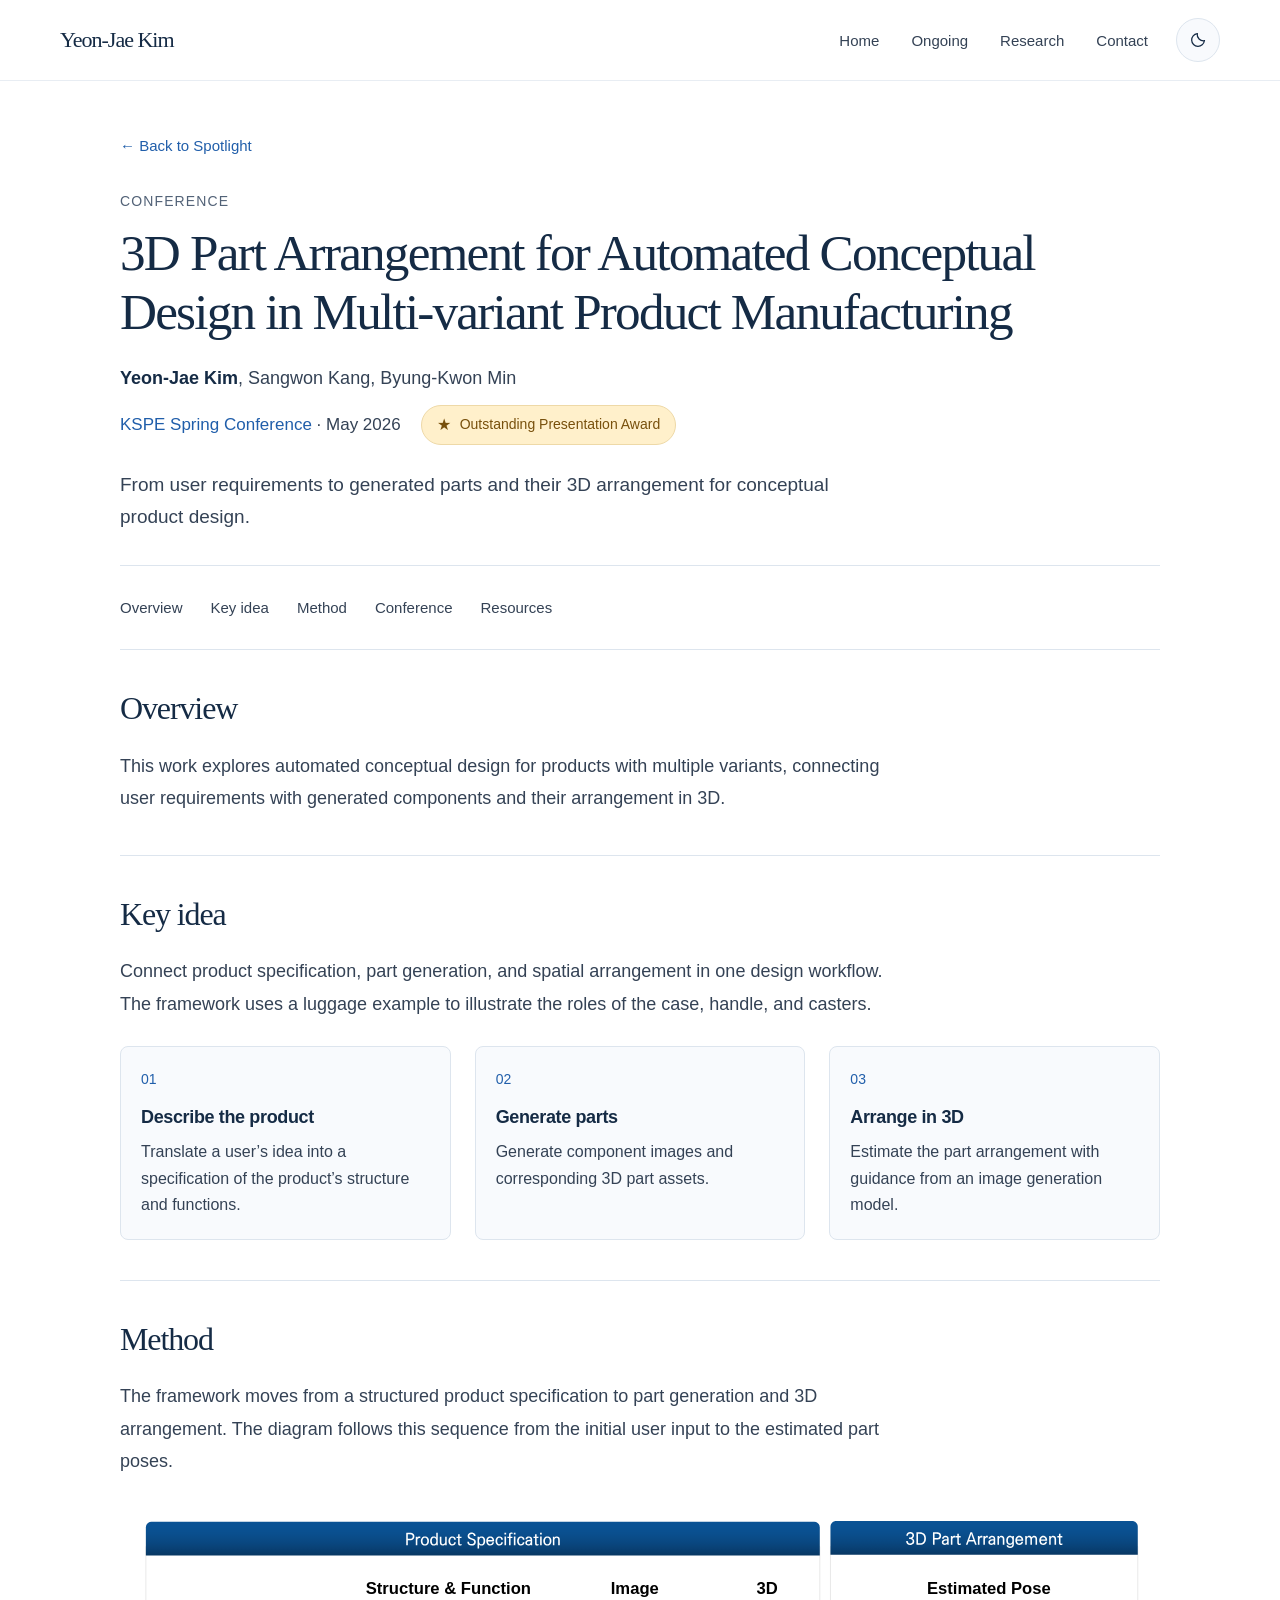
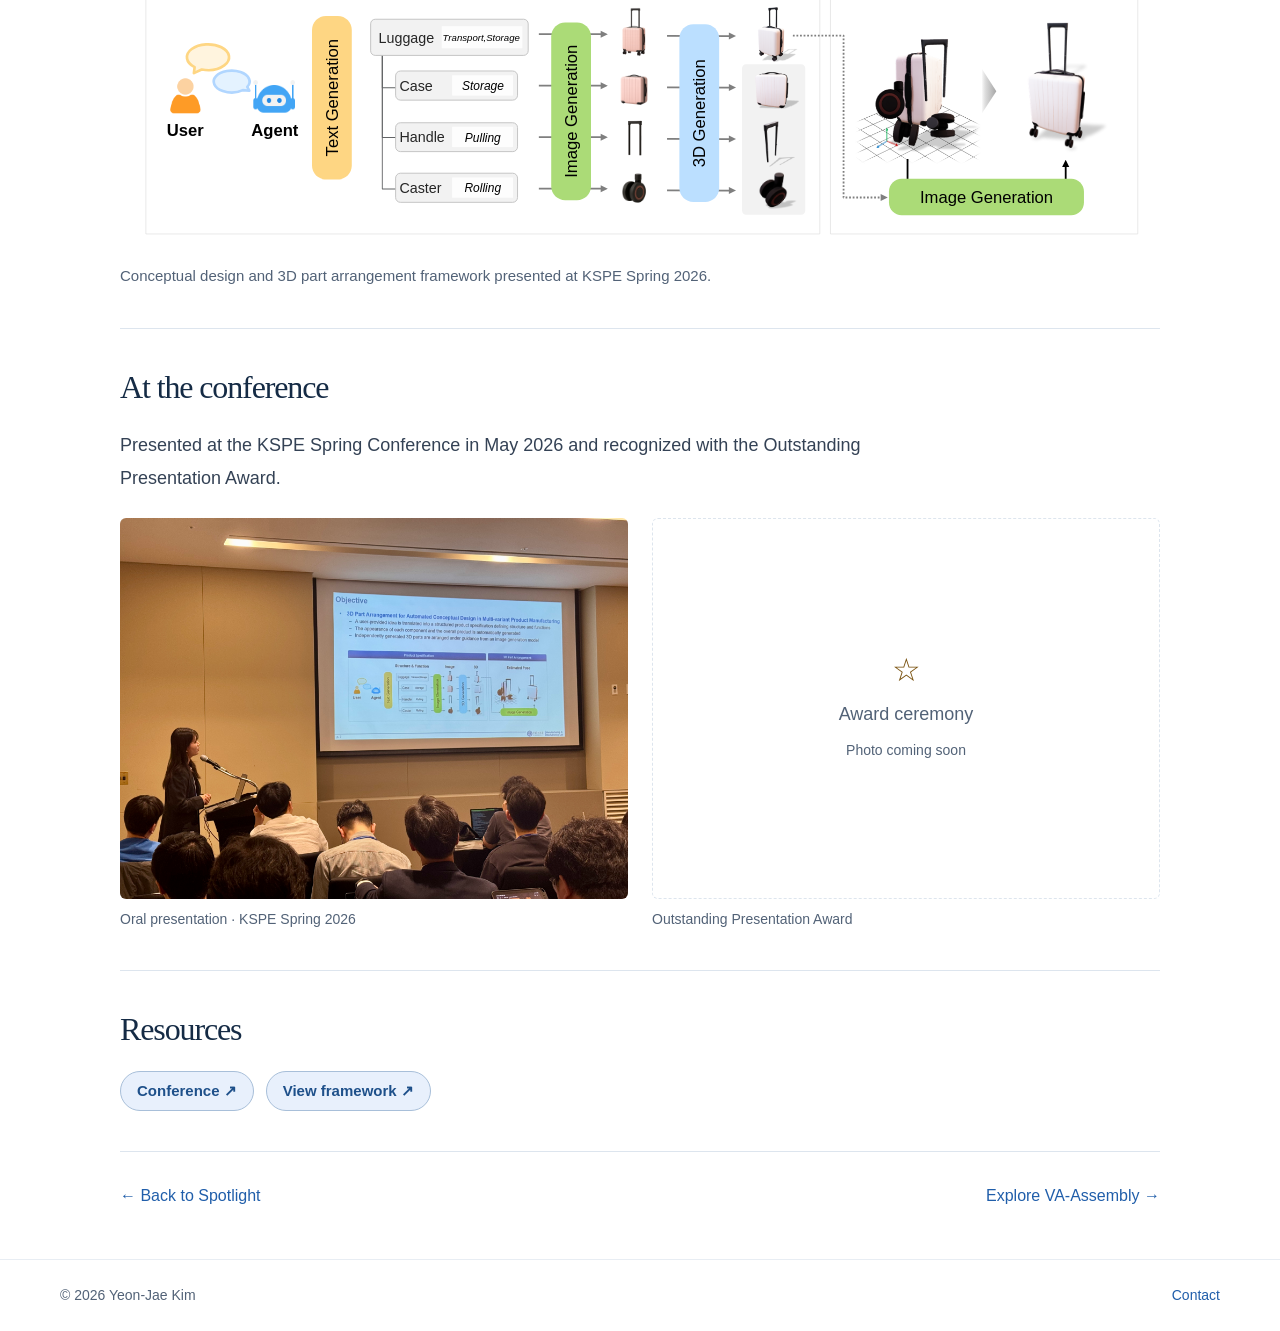
==== design-automation.html @ c449354f "Add research project pages and refine publication navigation" ====
<!DOCTYPE html>
<html lang="en">
<head>
  <meta charset="UTF-8" />
  <meta name="viewport" content="width=device-width, initial-scale=1.0" />
  <meta name="description" content="From user requirements to generated parts and their 3D arrangement for conceptual product design." />
  <meta name="theme-color" content="#ffffff" />
  <link rel="canonical" href="https://yjkim-me.github.io/design-automation.html" />
  <meta property="og:type" content="website" />
  <meta property="og:title" content="3D Part Arrangement for Automated Conceptual Design in Multi-variant Product Manufacturing" />
  <meta property="og:description" content="From user requirements to generated parts and their 3D arrangement for conceptual product design." />
  <meta property="og:url" content="https://yjkim-me.github.io/design-automation.html" />
  <title>3D Part Arrangement for Automated Conceptual Design in Multi-variant Product Manufacturing | Yeon-Jae Kim</title>
  <script src="theme.js?v=20261119"></script>
  <link rel="stylesheet" href="style.css?v=20261120-1" />
  <link rel="stylesheet" href="project.css?v=20261119-2" />
</head>
<body>
  <a class="skip-link" href="#main">Skip to content</a>
  <header class="site-header"><div class="nav-shell"><a class="site-name" href="index.html#about">Yeon-Jae Kim</a><div class="nav-controls"><nav aria-label="Primary navigation"><a href="index.html#about">Home</a><a href="index.html#research">Ongoing</a><a href="index.html#publications">Research</a><a href="index.html#contact">Contact</a></nav><button class="theme-toggle" type="button" aria-label="Switch to dark mode" hidden>
    <svg class="theme-moon" width="18" height="18" viewBox="0 0 24 24" fill="none" stroke="currentColor" stroke-width="1.7" aria-hidden="true"><path d="M20.5 13A8.5 8.5 0 0 1 11 3.5 8.5 8.5 0 1 0 20.5 13Z" /></svg>
    <svg class="theme-sun" width="18" height="18" viewBox="0 0 24 24" fill="none" stroke="currentColor" stroke-width="1.7" aria-hidden="true"><circle cx="12" cy="12" r="4" /><path d="M12 2v2m0 16v2M2 12h2m16 0h2M5 5l1.5 1.5m11 11L19 19M5 19l1.5-1.5m11-11L19 5" /></svg>
  </button></div></div></header>
  <main class="project-shell" id="main">
    <header class="project-hero">
      <a class="project-back" href="index.html#featured-research">← Back to Spotlight</a>
      <p class="research-type">Conference</p>
      <h1>3D Part Arrangement for Automated Conceptual Design in Multi-variant Product Manufacturing</h1>
      <p class="authors"><strong>Yeon-Jae Kim</strong>, Sangwon Kang, Byung-Kwon Min</p>
      <div class="publication-meta"><p class="venue"><a href="https://www.kspe.or.kr/event/index.html?event=49" target="_blank" rel="noopener noreferrer">KSPE Spring Conference</a> · May 2026</p><span class="presentation-award"><span class="award-star" aria-hidden="true">★</span> Outstanding Presentation Award</span></div>
      <p class="project-lead">From user requirements to generated parts and their 3D arrangement for conceptual product design.</p>
    </header>
    <nav class="project-toc" aria-label="Project sections">
      <a href="#overview">Overview</a><a href="#key-idea">Key idea</a><a href="#method">Method</a><a href="#conference">Conference</a><a href="#resources">Resources</a>
    </nav>
    <section class="project-section" id="overview" aria-labelledby="overview-title">
      <h2 id="overview-title">Overview</h2>
      <p>This work explores automated conceptual design for products with multiple variants, connecting user requirements with generated components and their arrangement in 3D.</p>
    </section>
    <section class="project-section" id="key-idea" aria-labelledby="key-idea-title">
      <h2 id="key-idea-title">Key idea</h2>
      <p>Connect product specification, part generation, and spatial arrangement in one design workflow. The framework uses a luggage example to illustrate the roles of the case, handle, and casters.</p>
      <!-- Add a dedicated concept figure or an illustrated walkthrough here when available. -->
      <ol class="project-steps">
        <li><h3>Describe the product</h3><p>Translate a user’s idea into a specification of the product’s structure and functions.</p></li>
        <li><h3>Generate parts</h3><p>Generate component images and corresponding 3D part assets.</p></li>
        <li><h3>Arrange in 3D</h3><p>Estimate the part arrangement with guidance from an image generation model.</p></li>
      </ol>
    </section>
    <section class="project-section" id="method" aria-labelledby="method-title">
      <h2 id="method-title">Method</h2>
      <p>The framework moves from a structured product specification to part generation and 3D arrangement. The diagram follows this sequence from the initial user input to the estimated part poses.</p>
      <figure class="project-figure">
        <a class="framework-link" href="design-framework.html" target="_blank" rel="noopener noreferrer" aria-label="Open the design automation framework viewer"><img src="images/design_automation_framework.svg" alt="Design automation pipeline from user requirements through structure and function, generated images and 3D parts, to an estimated part arrangement." width="3923" height="1265" loading="lazy" /></a>
        <figcaption>Conceptual design and 3D part arrangement framework presented at KSPE Spring 2026.</figcaption>
      </figure>
      <!-- Add the full example sequence and detailed explanations here when ready. -->
    </section>
    <!-- Results: remove hidden after adding real result images, videos, or evaluation data.
         Add a corresponding link to #results in the project navigation when ready. -->
    <section class="project-section" id="results" aria-labelledby="results-title" hidden>
      <h2 id="results-title">Results</h2>
      <!-- Add verified qualitative examples and quantitative results here. -->
    </section>
    <section class="project-section" id="conference" aria-labelledby="conference-title">
      <h2 id="conference-title">At the conference</h2>
      <p>Presented at the KSPE Spring Conference in May 2026 and recognized with the Outstanding Presentation Award.</p>
            <div class="conference-gallery" aria-label="KSPE conference photos">
              <figure class="conference-photo">
                <img src="images/kspe_presentation_2026.jpg" alt="Yeon-Jae Kim presenting 3D part arrangement for automated conceptual design at the KSPE Spring Conference." width="3781" height="2836" loading="lazy" decoding="async" />
                <figcaption>Oral presentation · KSPE Spring 2026</figcaption>
              </figure>
              <figure class="conference-photo">
                <!-- Replace this placeholder with the award ceremony photo when available. -->
                <div class="conference-photo-placeholder">
                  <span class="photo-placeholder-star" aria-hidden="true">☆</span>
                  <span>Award ceremony</span>
                  <span class="photo-placeholder-note">Photo coming soon</span>
                </div>
                <figcaption>Outstanding Presentation Award</figcaption>
              </figure>
            </div>
    </section>
    <section class="project-section" id="resources" aria-labelledby="resources-title">
      <h2 id="resources-title">Resources</h2>
      <div class="project-resources"><a class="paper-pill" href="https://www.kspe.or.kr/event/index.html?event=49" target="_blank" rel="noopener noreferrer">Conference ↗</a><a class="paper-pill" href="design-framework.html" target="_blank" rel="noopener noreferrer">View framework ↗</a></div>
    </section>
    <div class="project-bottom"><a href="index.html#featured-research">← Back to Spotlight</a><a href="va-assembly.html">Explore VA-Assembly →</a></div>
  </main>
  <footer><div class="footer-shell"><span>© 2026 Yeon-Jae Kim</span><a href="mailto:yeonjaekim@yonsei.ac.kr">Contact</a></div></footer>
</body>
</html>
---- style.css ----
:root {
  color-scheme: light;
  --bg: #ffffff;
  --band: #f8fafd;
  --header-bg: rgba(255,255,255,.97);
  --subtle-line: #e8edf3;
  --link-line: #bbcfe5;
  --button-border: #a8bfd9;
  --button-hover: #eaf1fa;
  --pill-bg: #e8f0fc;
  --pill-hover: #d8e7fa;
  --pill-ink: #1e508a;
  --award-bg: #fff0cb;
  --award-ink: #78500c;
  --award-border: #eed9a7;
  --selection: #dceafb;
  --ink: #152b45;
  --body: #344255;
  --muted: #526277;
  --link: #205eaa;
  --line: #dde5ee;
  --soft: #f5f8fc;
  --max: 1160px;
  --serif: Georgia, "Times New Roman", serif;
}
:root[data-theme="dark"] {
  color-scheme: dark;
  --bg: #101923;
  --band: #14202d;
  --header-bg: rgba(16,25,35,.97);
  --ink: #edf3fc;
  --body: #d4ddea;
  --muted: #aebdd0;
  --link: #8dbbf9;
  --line: #2d3c50;
  --soft: #172331;
  --subtle-line: #263648;
  --link-line: #526d8f;
  --button-border: #607c9f;
  --button-hover: #243a54;
  --pill-bg: #203752;
  --pill-hover: #2c496b;
  --pill-ink: #bbd9ff;
  --award-bg: #352c1b;
  --award-ink: #efd299;
  --award-border: #615035;
  --selection: #294a70;
}
@media (prefers-color-scheme: dark) {
  :root:not([data-theme]) {
  color-scheme: dark;
  --bg: #101923;
  --band: #14202d;
  --header-bg: rgba(16,25,35,.97);
  --ink: #edf3fc;
  --body: #d4ddea;
  --muted: #aebdd0;
  --link: #8dbbf9;
  --line: #2d3c50;
  --soft: #172331;
  --subtle-line: #263648;
  --link-line: #526d8f;
  --button-border: #607c9f;
  --button-hover: #243a54;
  --pill-bg: #203752;
  --pill-hover: #2c496b;
  --pill-ink: #bbd9ff;
  --award-bg: #352c1b;
  --award-ink: #efd299;
  --award-border: #615035;
  --selection: #294a70;
  }
}
* { box-sizing: border-box; }
html { scroll-behavior: smooth; scroll-padding-top: 100px; }
body { margin: 0; background: var(--bg); color: var(--body); font-family: Arial, Helvetica, sans-serif; font-size: 1.125rem; line-height: 1.8; -webkit-font-smoothing: antialiased; }
h1, h2, h3, p, figure { margin: 0; }
h1, h2, h3, strong { color: var(--ink); }
h1, h2 { font-family: var(--serif); font-weight: 400; letter-spacing: -.035em; line-height: 1.18; }
h3 { font-size: 1.3125rem; font-weight: 600; line-height: 1.5; letter-spacing: -.02em; }
strong { font-weight: 600; }
a { color: var(--link); text-decoration: none; text-underline-offset: 5px; }
a:hover { text-decoration: underline; }
a:focus-visible, button:focus-visible { outline: 3px solid var(--link); outline-offset: 5px; border-radius: 3px; }
::selection { background: var(--selection); }
.nav-shell, .section-shell, .footer-shell { width: min(calc(100% - 88px), var(--max)); margin-inline: auto; }
.skip-link { position: fixed; top: 10px; left: 16px; z-index: 100; padding: 8px 16px; background: var(--bg); transform: translateY(-160%); }
.skip-link:focus { transform: translateY(0); }
.site-header { position: sticky; top: 0; z-index: 20; background: var(--bg); border-bottom: 1px solid var(--subtle-line); }
.nav-shell { min-height: 80px; display: flex; align-items: center; justify-content: space-between; gap: 30px; }
.site-name { color: var(--ink); font-family: var(--serif); font-size: 1.375rem; font-weight: 400; letter-spacing: -.045em; }
.nav-controls { display: flex; align-items: center; gap: 28px; }
.theme-toggle { display: inline-flex; align-items: center; justify-content: center; width: 44px; height: 44px; flex-shrink: 0; padding: 10px; border: 1px solid var(--line); border-radius: 50%; background: var(--band); color: var(--ink); font: inherit; font-size: .875rem; cursor: pointer; white-space: nowrap; transition: background-color .18s ease, border-color .18s ease; }
.theme-toggle[hidden] { display: none; }
.theme-toggle:hover { background: var(--pill-bg); border-color: var(--button-border); }
.theme-toggle:focus-visible { border-radius: 50%; }
.theme-sun, :root[data-theme="dark"] .theme-moon { display: none; }
:root[data-theme="dark"] .theme-sun { display: block; }
nav { display: flex; align-items: center; gap: 32px; }
nav a { font-size: .9375rem; color: var(--body); padding: 12px 0; }
nav a:hover { color: var(--link); }
.about-section { display: grid; grid-template-columns: 200px minmax(0,1fr) 360px; grid-template-areas: "photo identity facts" "bio bio facts"; gap: 32px 40px; padding: 60px 0; align-items: start; }
.profile { grid-area: photo; padding: 0; }
.identity { grid-area: identity; min-width: 0; align-self: center; }
.bio-copy { grid-area: bio; min-width: 0; padding-left: 32px; }
.portrait { width: 200px; height: 200px; border-radius: 50%; overflow: hidden; margin: 0; background: #edf1f1; }
.portrait img { display: block; width: 100%; height: 100%; object-fit: cover; object-position: 47% 70%; transform: scale(1.9); transform-origin: 47% 62%; }

.profile-role { color: var(--ink); font-size: 1.25rem; font-weight: 600; }
.affiliation { color: var(--muted); font-size: 1rem; margin-top: 3px; line-height: 1.6; }
.affiliation span { display: block; }
.profile-links { display: flex; gap: 24px; margin-top: 18px; font-size: .9375rem; font-weight: 600; }
.profile-links a { border-bottom: 1px solid var(--link-line); padding-bottom: 2px; }
.identity h1 { font-size: clamp(2.75rem, 5vw, 4.25rem); line-height: 1.08; margin-bottom: 14px; letter-spacing: -.045em; }
.bio-copy > p { font-size: 1.125rem; margin-bottom: 20px; }
.bio-copy > p:last-child { margin-bottom: 0; }
.bio-copy a { text-decoration: none; }
.bio-copy a:hover { color: var(--ink); }
.bio-facts { grid-area: facts; align-self: stretch; display: grid; align-content: start; grid-template-columns: 1fr; gap: 30px; margin: 0; padding: 8px 0 0 28px; border-left: 1px solid var(--line); }
.bio-facts h3 { margin-bottom: 15px; font-size: 1.375rem; font-weight: 600; letter-spacing: -.02em; }
.bio-facts ul { list-style: none; margin: 0; padding: 0; color: var(--ink); font-size: 1.125rem; font-weight: 400; line-height: 1.8; }
.bio-facts li { position: relative; padding-left: 18px; }
.bio-facts li + li { margin-top: 6px; }
.bio-facts li::before { content: ""; position: absolute; left: 3px; top: .9em; width: 4px; height: 4px; border-radius: 50%; background: var(--link); transform: translateY(-50%); }
.bio-facts p { font-size: 1.125rem; line-height: 1.6; }
.bio-facts p + p { margin-top: 18px; }
.bio-facts strong { color: var(--ink); font-weight: 400; }
.bio-facts p span { display: block; color: var(--body); font-size: 1.0625rem; font-weight: 400; margin-top: 5px; }
.section-band { background: var(--band); border-block: 1px solid var(--subtle-line); }
.section-grid { display: grid; grid-template-columns: 225px minmax(0,1fr); gap: 60px; padding-block: 54px; }
.section-label { padding-top: 3px; }
.section-label h2 { font-size: clamp(1.875rem, 3vw, 2.125rem); }
.section-label > p { font-size: .875rem; color: var(--muted); margin-top: 15px; line-height: 1.6; }
.research-heading { display: flex; align-items: center; justify-content: space-between; flex-wrap: wrap; gap: 14px 32px; }
.research-jumps { display: flex; flex-wrap: wrap; align-items: center; justify-content: flex-start; gap: 4px 24px; margin: 0; }
.research-jumps a { display: inline-flex; align-items: center; min-height: 44px; padding: 4px 0; color: var(--link); font-size: .9375rem; }
.section-content { min-width: 0; }
.publication h4 { color: var(--ink); font-size: 1.5rem; font-weight: 600; line-height: 1.35; letter-spacing: -.025em; text-wrap: wrap; margin: 0 0 16px; }
.publication h4 a { color: var(--ink); }
.publication h4 a:hover { color: var(--link); }
.section-grid.publications-layout, .section-grid.research-section { grid-template-columns: minmax(0,1fr); gap: 30px; }
#publications { background: var(--bg); border: 0; }
.section-grid.research-section, .section-grid.publications-layout { border-top: 1px solid var(--line); }
.research-card { display: grid; grid-template-columns: minmax(0, .8fr) minmax(0, 1.2fr); gap: 36px; align-items: center; padding: 30px; border: 1px solid var(--line); border-radius: 8px; background: var(--band); }
.research-card > div { min-width: 0; }
.research-card + .research-card { margin-top: 24px; }
.publication.research-card { grid-template-columns: minmax(0,1fr); gap: 24px; }
.publication-header { min-width: 0; }
.publication-meta { display: flex; align-items: center; flex-wrap: wrap; gap: 10px 20px; }
.publication-meta .venue { margin: 0; }
.research-type { display: flex; align-items: center; flex-wrap: wrap; gap: 8px; margin-bottom: 12px; color: var(--muted); font-size: .875rem; font-weight: 400; line-height: 1.5; letter-spacing: .08em; text-transform: uppercase; }
.conference-thumbnail { display: flex; flex-direction: column; align-items: center; justify-content: center; min-height: 230px; color: var(--ink); font-family: var(--serif); font-size: 2.5rem; line-height: 1.2; }
.conference-thumbnail a { color: var(--ink); }
.conference-thumbnail a:hover { color: var(--link); text-decoration: none; }
.conference-year { font-size: 3.5rem; letter-spacing: -.04em; margin-top: 4px; }
.conference-season { color: var(--muted); font-family: Arial, Helvetica, sans-serif; font-size: 1rem; margin-top: 14px; }
.presentation-award { display: inline-flex; align-items: center; gap: 9px; min-height: 40px; max-width: 100%; padding: 8px 15px; border: 1px solid var(--award-border); border-radius: 999px; background: var(--award-bg); color: var(--award-ink); font-size: .875rem; line-height: 1.5; }
.award-star { flex-shrink: 0; color: var(--award-ink); font-size: 1rem; line-height: 1; }
.framework-figure { min-width: 0; margin: 0; }
.framework-link { display: block; padding: 10px; background: #fff; border-radius: 4px; cursor: zoom-in; }
.framework-link:hover { outline: 1px solid var(--link-line); }
.framework-link img { display: block; width: 100%; height: auto; }
.conference-gallery { display: grid; grid-template-columns: repeat(2, minmax(0, 1fr)); gap: 24px; margin-top: 24px; }
.conference-photo { min-width: 0; margin: 0; }
.conference-photo > img { display: block; width: 100%; height: auto; aspect-ratio: 3781 / 2836; border-radius: 6px; }
.conference-photo figcaption { margin-top: 10px; color: var(--muted); font-size: .875rem; line-height: 1.5; }
.conference-photo-placeholder { display: flex; flex-direction: column; align-items: center; justify-content: center; gap: 8px; aspect-ratio: 3781 / 2836; padding: 20px; border: 1px dashed var(--line); border-radius: 6px; color: var(--muted); text-align: center; }
.photo-placeholder-star { color: var(--award-ink); font-size: 2rem; line-height: 1; margin-bottom: 4px; }
.photo-placeholder-note { font-size: .875rem; }
.research-thumbnail { min-width: 0; margin: 0; }
.research-thumbnail img { display: block; width: 100%; height: auto; max-height: 230px; object-fit: contain; border-radius: 4px; }
.research-thumbnail figcaption { color: var(--muted); font-size: .875rem; text-align: center; margin-top: 9px; }
.authors { color: var(--body); font-size: 1.125rem; font-weight: 400; margin-bottom: 6px; line-height: 1.6; }
.venue { color: var(--body); font-size: 1.0625rem; font-weight: 400; line-height: 1.6; }
.paper-summary { font-size: 1.0625rem; margin: 12px 0; line-height: 1.65; }
.paper-pill { display: inline-flex; align-items: center; justify-content: center; gap: 9px; min-height: 40px; padding: 8px 16px; border: 1px solid var(--button-border); border-radius: 999px; background: var(--pill-bg); color: var(--pill-ink); font-size: .9375rem; line-height: 1.5; font-weight: 600; transition: background-color .18s ease, border-color .18s ease; }
.paper-pill svg { flex-shrink: 0; }
.paper-pill:hover { background: var(--pill-hover); border-color: var(--button-border); text-decoration: none; }
.paper-pill:active { background: var(--pill-hover); border-color: var(--pill-ink); }
.paper-pill:focus-visible { border-radius: 999px; }
.paper-pill.arxiv-pill { background: transparent; color: var(--body); }
.paper-pill.arxiv-pill:hover, .paper-pill.arxiv-pill:active { background: var(--button-hover); color: var(--ink); }
.research-section-heading { font-family: var(--serif); font-size: 1.625rem; font-weight: 400; line-height: 1.3; letter-spacing: -.025em; margin: 0 0 22px; }
.research-list { list-style: none; padding: 0; margin: 0; }
.research-group { margin-top: 40px; padding-top: 32px; border-top: 1px solid var(--line); }
.research-list > li { padding-block: 20px; }
.research-list > li:first-child { padding-top: 0; }
.research-list > li:last-child { padding-bottom: 0; }
.research-list > li + li { border-top: 1px solid var(--line); }
.research-list h4 { margin: 0 0 7px; color: var(--ink); font-size: 1.125rem; font-weight: 400; line-height: 1.55; }
.research-list-actions { display: flex; align-items: center; flex-wrap: wrap; gap: 8px 14px; }

.research-list-actions .paper-pill, .research-list-actions .presentation-award { min-height: 30px; padding: 4px 11px; gap: 6px; font-size: .8125rem; line-height: 1.5; }
.research-list-actions .award-star { font-size: .875rem; }
.research-list p { margin: 0; color: var(--muted); font-size: 1rem; line-height: 1.6; overflow-wrap: anywhere; }
.research-list .research-list-authors { margin-bottom: 5px; color: var(--body); }
.all-publications { font-size: .9375rem; margin-top: 23px; text-align: right; }
.all-publications a { border-bottom: 1px solid var(--link-line); padding-bottom: 3px; }
.current-project h3 { margin-bottom: 12px; line-height: 1.45; }
.current-project p { font-size: 1.0625rem; margin-bottom: 15px; line-height: 1.65; }
.current-project .research-status { margin: 16px 0 0; color: var(--muted); font-size: .9375rem; padding-top: 12px; border-top: 1px solid var(--line); }
.contact-section { padding-block: 38px 47px; border-top: 1px solid var(--line); }
.contact-section h2 { font-size: 1.875rem; }
.contact-email { font-family: var(--serif); font-size: 1.625rem; letter-spacing: -.02em; overflow-wrap: anywhere; }
.contact-section .section-content p { color: var(--muted); font-size: .9375rem; line-height: 1.7; margin-top: 13px; }
footer { border-top: 1px solid var(--subtle-line); }
.footer-shell { display: flex; justify-content: space-between; gap: 20px; padding-block: 23px; font-size: .875rem; color: var(--muted); }
.footer-shell > div { display: flex; gap: 25px; }
@media(max-width: 1050px) {
  .nav-controls { gap: 18px; }
  nav { gap: 20px; }
  .about-section { grid-template-columns: 160px minmax(0,1fr) 340px; gap: 28px; padding-block: 48px; }
  .portrait { width: 160px; height: 160px; }

  .bio-facts { gap: 24px; }
  .section-grid { grid-template-columns: 190px minmax(0,1fr); gap: 40px; }
  .research-card { gap: 28px; padding: 24px; }
}
@media(max-width: 980px) {
  .about-section { grid-template-columns: 178px minmax(0,1fr); grid-template-areas: "photo identity" "bio bio" "facts facts"; gap: 30px; }
  .portrait { width: 178px; height: 178px; }
  .bio-facts { grid-template-columns: 1fr; gap: 28px; padding: 28px 0 0 32px; border-left: 0; border-top: 1px solid var(--line); }
}
@media(max-width: 850px) {
  .research-card { gap: 24px; }
  .nav-shell, .section-shell, .footer-shell { width: calc(100% - 48px); }
  .section-grid { grid-template-columns: 1fr; gap: 29px; padding-block: 38px; }
  .section-label > p { margin-top: 8px; }
}
@media(max-width: 700px) {
  html { scroll-padding-top: 140px; }
  .nav-shell { flex-wrap: wrap; gap: 8px; padding-block: 10px; }
  .nav-controls { width: 100%; justify-content: space-between; }
}
@media(max-width: 600px) {
  .conference-gallery { grid-template-columns: minmax(0, 1fr); gap: 20px; }
  .research-group { margin-top: 32px; padding-top: 26px; }
  .research-section-heading { font-size: 1.5rem; margin-bottom: 18px; }
  .research-card { grid-template-columns: minmax(0,1fr); gap: 24px; padding: 20px; }
  .conference-thumbnail { min-height: 120px; flex-direction: row; flex-wrap: wrap; align-content: center; gap: 8px 14px; font-size: 2rem; }
  .conference-year { font-size: 2.5rem; margin-top: 0; }
  .conference-season { flex-basis: 100%; text-align: center; margin-top: 0; }
  .framework-figure { width: 100%; }
  html { scroll-padding-top: 120px; }
  .nav-shell, .section-shell, .footer-shell { width: calc(100% - 40px); }
  .nav-shell { min-height: 0; display: grid; grid-template-columns: 1fr auto; gap: 10px; padding-block: 10px; }
  .nav-controls { display: contents; }
  .theme-toggle { grid-column: 2; grid-row: 1; padding-inline: 10px; }
  .site-name { font-size: 1.25rem; }
  nav { grid-row: 2; grid-column: 1 / -1; width: 100%; justify-content: space-between; gap: 12px; }
  nav a { font-size: .875rem; padding: 4px 0; }
  .research-jumps { display: grid; grid-template-columns: repeat(2, minmax(0,1fr)); gap: 0 20px; }
  .about-section { grid-template-columns: 1fr; grid-template-areas: "photo" "identity" "bio" "facts"; gap: 25px; padding-block: 33px 40px; }
  .profile { padding-top: 0; }
  .portrait { width: 150px; height: 150px; margin: 0; }

  .profile-role { font-size: 1.125rem; }
  .affiliation { font-size: .9375rem; }
  .profile-links { gap: 20px; margin-top: 12px; font-size: .9375rem; }
  .identity h1 { font-size: clamp(2.375rem, 10vw, 3.5rem); margin-bottom: 12px; }
  .bio-copy { padding-left: 12px; }
  .bio-copy > p { font-size: 1.0625rem; }
  .bio-facts { grid-template-columns: 1fr; gap: 24px; padding-left: 12px; }
  .research-thumbnail { width: 100%; margin: 0; }
  .publication h4 { font-size: 1.375rem; line-height: 1.4; text-wrap: wrap; margin-bottom: 14px; }
  .current-project h3 { font-size: 1.25rem; }
  .research-thumbnail figcaption { margin-top: 7px; }
  .contact-email { font-size: 1.375rem; }
  .footer-shell { flex-wrap: wrap; gap: 12px; font-size: .8125rem; }
}
@media(max-width: 360px) {
  .portrait { width: 130px; height: 130px; }

  nav { gap: 8px; }
}
.framework-viewer { min-height: 100svh; display: flex; align-items: center; padding: 24px; }
.framework-viewer main { width: min(100%, 1160px); margin-inline: auto; }
.framework-viewer header { display: flex; flex-wrap: wrap; align-items: baseline; justify-content: space-between; gap: 12px 24px; margin-bottom: 20px; }
.framework-viewer h1 { font-size: clamp(1.5rem, 4vw, 2rem); }
.framework-viewer header a { font-size: 1rem; }
.framework-viewer img { display: block; width: 100%; height: auto; max-height: calc(100svh - 180px); object-fit: contain; background: #fff; border: 1px solid var(--line); border-radius: 6px; }
@media(prefers-reduced-motion: reduce) { html { scroll-behavior: auto; } .paper-pill, .theme-toggle { transition: none; } }
@media print {
  :root, :root[data-theme="dark"], :root:not([data-theme]) { color-scheme: light; --bg: #fff; --band: #fff; --ink: #152b45; --body: #344255; --muted: #526277; --line: #dde5ee; --link: #205eaa; --link-line: #bbcfe5; --subtle-line: #e8edf3; }
  .site-header, .skip-link, footer { display: none; }
  .section-shell { width: 100%; }
  .about-section { padding-block: 15px; }
  .section-grid { padding-block: 22px; }
  .publication, .current-project { break-inside: avoid; }
  a { color: inherit; }
}
---- project.css ----
.project-shell { width: min(calc(100% - 88px), 1040px); margin-inline: auto; }
.project-hero { padding-block: 48px 32px; }
.project-back { display: inline-block; margin-bottom: 32px; font-size: .9375rem; }
.project-hero h1 { max-width: 980px; margin-bottom: 22px; font-size: clamp(2rem, 4vw, 3.25rem); line-height: 1.15; }
.project-hero .authors { margin-bottom: 12px; }
.project-lead { max-width: 760px; margin-top: 24px; font-size: 1.1875rem; line-height: 1.7; }
.project-toc { display: flex; flex-wrap: wrap; justify-content: flex-start; gap: 8px 28px; padding-block: 16px; border-block: 1px solid var(--line); font-size: .9375rem; }
.project-toc a { display: inline-flex; align-items: center; min-height: 32px; }
.project-section { padding-block: 40px; border-bottom: 1px solid var(--line); }
.project-section h2 { margin-bottom: 22px; font-size: 2rem; }
.project-section > p { max-width: 780px; }
.project-section > p + p { margin-top: 16px; }
.project-figure { margin-top: 26px; }
.project-figure figcaption { margin-top: 12px; color: var(--muted); font-size: .9375rem; line-height: 1.6; }
.project-steps { list-style: none; display: grid; grid-template-columns: repeat(3, minmax(0, 1fr)); gap: 24px; margin: 26px 0 0; padding: 0; counter-reset: step; }
.project-steps li { padding: 20px; background: var(--band); border: 1px solid var(--line); border-radius: 8px; counter-increment: step; }
.project-steps li::before { content: "0" counter(step); display: block; color: var(--link); font-size: .875rem; margin-bottom: 12px; }
.project-steps h3 { font-size: 1.125rem; margin-bottom: 8px; }
.project-steps p { font-size: 1rem; line-height: 1.65; }
.project-resources { display: flex; flex-wrap: wrap; gap: 12px; }
.project-bottom { display: flex; justify-content: space-between; flex-wrap: wrap; gap: 16px; padding-block: 30px 48px; font-size: 1rem; }
.spotlight-intro { margin-top: 16px; max-width: 800px; font-size: 1.0625rem; line-height: 1.7; }
.publication-actions { display: inline-flex; align-items: center; flex-wrap: wrap; gap: 8px; }
.project-link { white-space: nowrap; }
@media(max-width: 700px) { .project-steps { grid-template-columns: minmax(0, 1fr); gap: 12px; } }
@media(max-width: 600px) {
  .project-shell { width: calc(100% - 40px); }
  .project-hero { padding-block: 28px; }
  .project-back { margin-bottom: 24px; }
  .project-toc { width: 100%; gap: 8px 20px; }
  .project-section { padding-block: 30px; }
  .project-section h2 { font-size: 1.75rem; }
  .project-lead { font-size: 1.0625rem; }
}
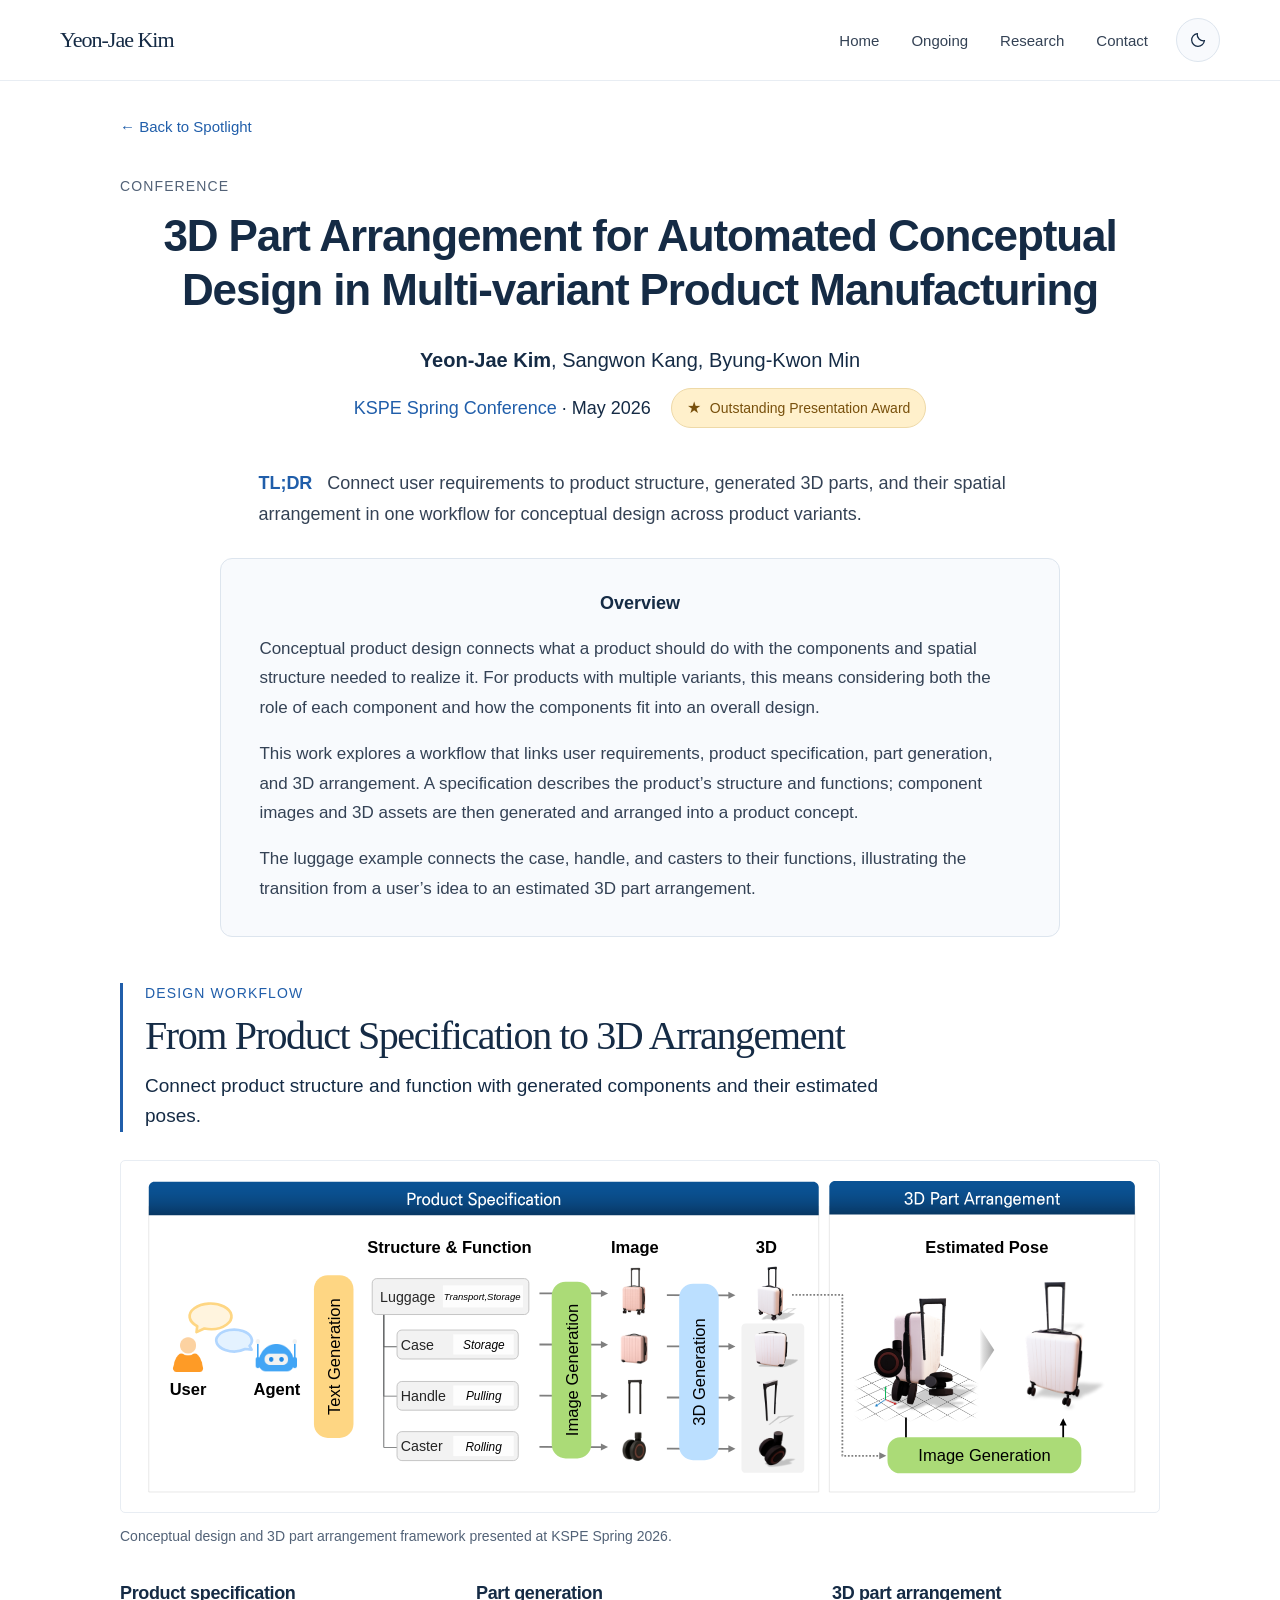
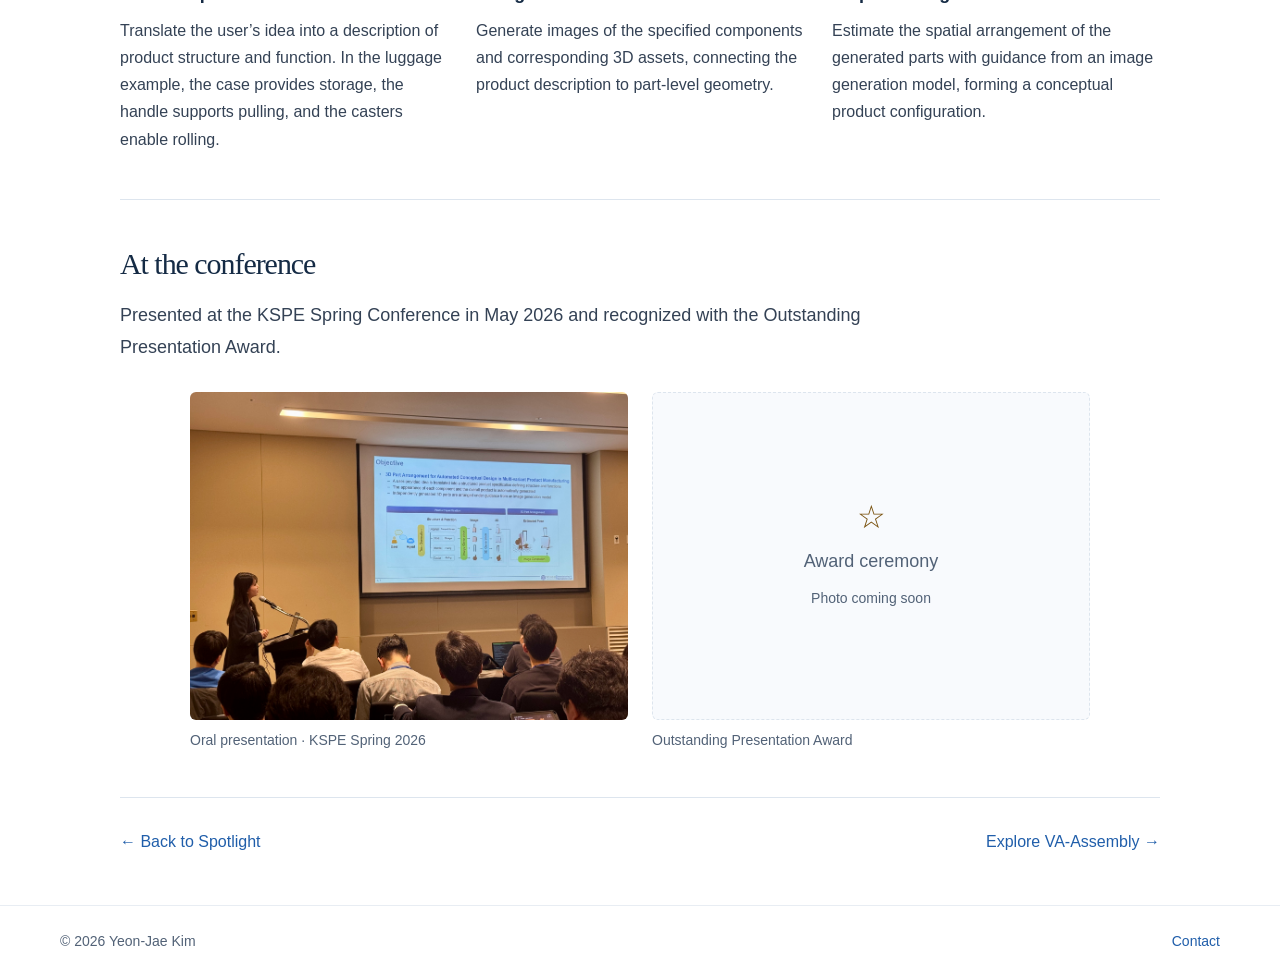
==== commit fd29dc32: "Refine research project pages and simplify homepage cards" ====
--- a/design-automation.html
+++ b/design-automation.html
@@ -14,8 +14,9 @@
   <script src="theme.js?v=20261119"></script>
   <link rel="stylesheet" href="style.css?v=20261120-1" />
   <link rel="stylesheet" href="project.css?v=20261119-2" />
+  <link rel="stylesheet" href="design-automation.css?v=20261120-1" />
 </head>
-<body>
+<body class="design-page">
   <a class="skip-link" href="#main">Skip to content</a>
   <header class="site-header"><div class="nav-shell"><a class="site-name" href="index.html#about">Yeon-Jae Kim</a><div class="nav-controls"><nav aria-label="Primary navigation"><a href="index.html#about">Home</a><a href="index.html#research">Ongoing</a><a href="index.html#publications">Research</a><a href="index.html#contact">Contact</a></nav><button class="theme-toggle" type="button" aria-label="Switch to dark mode" hidden>
     <svg class="theme-moon" width="18" height="18" viewBox="0 0 24 24" fill="none" stroke="currentColor" stroke-width="1.7" aria-hidden="true"><path d="M20.5 13A8.5 8.5 0 0 1 11 3.5 8.5 8.5 0 1 0 20.5 13Z" /></svg>
@@ -28,36 +29,34 @@
       <h1>3D Part Arrangement for Automated Conceptual Design in Multi-variant Product Manufacturing</h1>
       <p class="authors"><strong>Yeon-Jae Kim</strong>, Sangwon Kang, Byung-Kwon Min</p>
       <div class="publication-meta"><p class="venue"><a href="https://www.kspe.or.kr/event/index.html?event=49" target="_blank" rel="noopener noreferrer">KSPE Spring Conference</a> · May 2026</p><span class="presentation-award"><span class="award-star" aria-hidden="true">★</span> Outstanding Presentation Award</span></div>
-      <p class="project-lead">From user requirements to generated parts and their 3D arrangement for conceptual product design.</p>
     </header>
-    <nav class="project-toc" aria-label="Project sections">
-      <a href="#overview">Overview</a><a href="#key-idea">Key idea</a><a href="#method">Method</a><a href="#conference">Conference</a><a href="#resources">Resources</a>
-    </nav>
-    <section class="project-section" id="overview" aria-labelledby="overview-title">
+    <aside class="design-tldr" aria-label="Research in brief">
+      <p><strong>TL;DR</strong> Connect user requirements to product structure, generated 3D parts, and their spatial arrangement in one workflow for conceptual design across product variants.</p>
+    </aside>
+    <section class="project-section design-overview" id="overview" aria-labelledby="overview-title">
       <h2 id="overview-title">Overview</h2>
-      <p>This work explores automated conceptual design for products with multiple variants, connecting user requirements with generated components and their arrangement in 3D.</p>
-    </section>
-    <section class="project-section" id="key-idea" aria-labelledby="key-idea-title">
-      <h2 id="key-idea-title">Key idea</h2>
-      <p>Connect product specification, part generation, and spatial arrangement in one design workflow. The framework uses a luggage example to illustrate the roles of the case, handle, and casters.</p>
-      <!-- Add a dedicated concept figure or an illustrated walkthrough here when available. -->
-      <ol class="project-steps">
-        <li><h3>Describe the product</h3><p>Translate a user’s idea into a specification of the product’s structure and functions.</p></li>
-        <li><h3>Generate parts</h3><p>Generate component images and corresponding 3D part assets.</p></li>
-        <li><h3>Arrange in 3D</h3><p>Estimate the part arrangement with guidance from an image generation model.</p></li>
-      </ol>
+      <p>Conceptual product design connects what a product should do with the components and spatial structure needed to realize it. For products with multiple variants, this means considering both the role of each component and how the components fit into an overall design.</p>
+      <p>This work explores a workflow that links user requirements, product specification, part generation, and 3D arrangement. A specification describes the product’s structure and functions; component images and 3D assets are then generated and arranged into a product concept.</p>
+      <p>The luggage example connects the case, handle, and casters to their functions, illustrating the transition from a user’s idea to an estimated 3D part arrangement.</p>
     </section>
     <section class="project-section" id="method" aria-labelledby="method-title">
-      <h2 id="method-title">Method</h2>
-      <p>The framework moves from a structured product specification to part generation and 3D arrangement. The diagram follows this sequence from the initial user input to the estimated part poses.</p>
+      <header class="design-method-heading" id="key-idea">
+        <p class="research-type">Design workflow</p>
+        <h2 id="method-title">From Product Specification to 3D Arrangement</h2>
+        <p>Connect product structure and function with generated components and their estimated poses.</p>
+      </header>
       <figure class="project-figure">
         <a class="framework-link" href="design-framework.html" target="_blank" rel="noopener noreferrer" aria-label="Open the design automation framework viewer"><img src="images/design_automation_framework.svg" alt="Design automation pipeline from user requirements through structure and function, generated images and 3D parts, to an estimated part arrangement." width="3923" height="1265" loading="lazy" /></a>
         <figcaption>Conceptual design and 3D part arrangement framework presented at KSPE Spring 2026.</figcaption>
       </figure>
-      <!-- Add the full example sequence and detailed explanations here when ready. -->
+      <ol class="project-steps">
+        <li><h3>Product specification</h3><p>Translate the user’s idea into a description of product structure and function. In the luggage example, the case provides storage, the handle supports pulling, and the casters enable rolling.</p></li>
+        <li><h3>Part generation</h3><p>Generate images of the specified components and corresponding 3D assets, connecting the product description to part-level geometry.</p></li>
+        <li><h3>3D part arrangement</h3><p>Estimate the spatial arrangement of the generated parts with guidance from an image generation model, forming a conceptual product configuration.</p></li>
+      </ol>
+      <!-- Add further verified examples or method details here when available. -->
     </section>
-    <!-- Results: remove hidden after adding real result images, videos, or evaluation data.
-         Add a corresponding link to #results in the project navigation when ready. -->
+    <!-- Results: remove hidden after adding real result images, videos, or evaluation data. -->
     <section class="project-section" id="results" aria-labelledby="results-title" hidden>
       <h2 id="results-title">Results</h2>
       <!-- Add verified qualitative examples and quantitative results here. -->
@@ -81,10 +80,6 @@
               </figure>
             </div>
     </section>
-    <section class="project-section" id="resources" aria-labelledby="resources-title">
-      <h2 id="resources-title">Resources</h2>
-      <div class="project-resources"><a class="paper-pill" href="https://www.kspe.or.kr/event/index.html?event=49" target="_blank" rel="noopener noreferrer">Conference ↗</a><a class="paper-pill" href="design-framework.html" target="_blank" rel="noopener noreferrer">View framework ↗</a></div>
-    </section>
     <div class="project-bottom"><a href="index.html#featured-research">← Back to Spotlight</a><a href="va-assembly.html">Explore VA-Assembly →</a></div>
   </main>
   <footer><div class="footer-shell"><span>© 2026 Yeon-Jae Kim</span><a href="mailto:yeonjaekim@yonsei.ac.kr">Contact</a></div></footer>
--- a/style.css
+++ b/style.css
@@ -135,7 +135,7 @@
 .research-jumps { display: flex; flex-wrap: wrap; align-items: center; justify-content: flex-start; gap: 4px 24px; margin: 0; }
 .research-jumps a { display: inline-flex; align-items: center; min-height: 44px; padding: 4px 0; color: var(--link); font-size: .9375rem; }
 .section-content { min-width: 0; }
-.publication h4 { color: var(--ink); font-size: 1.5rem; font-weight: 600; line-height: 1.35; letter-spacing: -.025em; text-wrap: wrap; margin: 0 0 16px; }
+.publication h4, .current-project h3 { color: var(--ink); font-size: 1.5rem; font-weight: 600; line-height: 1.35; letter-spacing: -.025em; text-wrap: wrap; margin: 0 0 16px; }
 .publication h4 a { color: var(--ink); }
 .publication h4 a:hover { color: var(--link); }
 .section-grid.publications-layout, .section-grid.research-section { grid-template-columns: minmax(0,1fr); gap: 30px; }
@@ -144,7 +144,7 @@
 .research-card { display: grid; grid-template-columns: minmax(0, .8fr) minmax(0, 1.2fr); gap: 36px; align-items: center; padding: 30px; border: 1px solid var(--line); border-radius: 8px; background: var(--band); }
 .research-card > div { min-width: 0; }
 .research-card + .research-card { margin-top: 24px; }
-.publication.research-card { grid-template-columns: minmax(0,1fr); gap: 24px; }
+.publication.research-card, .current-project.research-card { grid-template-columns: minmax(0,1fr); gap: 24px; }
 .publication-header { min-width: 0; }
 .publication-meta { display: flex; align-items: center; flex-wrap: wrap; gap: 10px 20px; }
 .publication-meta .venue { margin: 0; }
@@ -196,9 +196,8 @@
 .research-list .research-list-authors { margin-bottom: 5px; color: var(--body); }
 .all-publications { font-size: .9375rem; margin-top: 23px; text-align: right; }
 .all-publications a { border-bottom: 1px solid var(--link-line); padding-bottom: 3px; }
-.current-project h3 { margin-bottom: 12px; line-height: 1.45; }
-.current-project p { font-size: 1.0625rem; margin-bottom: 15px; line-height: 1.65; }
-.current-project .research-status { margin: 16px 0 0; color: var(--muted); font-size: .9375rem; padding-top: 12px; border-top: 1px solid var(--line); }
+.current-project .research-description { max-width: 800px; font-size: 1.0625rem; line-height: 1.7; }
+.current-project .research-status { margin: 12px 0 0; color: var(--muted); font-size: 1.0625rem; line-height: 1.6; }
 .contact-section { padding-block: 38px 47px; border-top: 1px solid var(--line); }
 .contact-section h2 { font-size: 1.875rem; }
 .contact-email { font-family: var(--serif); font-size: 1.625rem; letter-spacing: -.02em; overflow-wrap: anywhere; }
@@ -262,8 +261,7 @@
   .bio-copy > p { font-size: 1.0625rem; }
   .bio-facts { grid-template-columns: 1fr; gap: 24px; padding-left: 12px; }
   .research-thumbnail { width: 100%; margin: 0; }
-  .publication h4 { font-size: 1.375rem; line-height: 1.4; text-wrap: wrap; margin-bottom: 14px; }
-  .current-project h3 { font-size: 1.25rem; }
+  .publication h4, .current-project h3 { font-size: 1.375rem; line-height: 1.4; text-wrap: wrap; margin-bottom: 14px; }
   .research-thumbnail figcaption { margin-top: 7px; }
   .contact-email { font-size: 1.375rem; }
   .footer-shell { flex-wrap: wrap; gap: 12px; font-size: .8125rem; }
--- a/design-automation.css
+++ b/design-automation.css
@@ -0,0 +1,36 @@
+.design-page .project-hero { padding-block: 32px 40px; text-align: center; }
+.design-page .project-back { display: block; width: fit-content; margin-bottom: 36px; }
+.design-page .project-hero h1 { max-width: 1000px; margin: 0 auto 28px; font-family: Arial, Helvetica, sans-serif; font-size: clamp(1.75rem, 3.5vw, 2.75rem); font-weight: 600; line-height: 1.22; letter-spacing: -.025em; }
+.design-page .project-hero .authors { margin-bottom: 12px; color: var(--ink); font-size: 1.25rem; line-height: 1.6; }
+.design-page .project-hero .venue { color: var(--ink); font-size: 1.125rem; line-height: 1.6; }
+.design-page .project-hero .publication-meta { justify-content: center; gap: 12px 20px; }
+.design-page .project-resources { margin-top: 22px; justify-content: center; }
+.design-tldr { width: min(100%, 840px); margin: 0 auto 28px; padding-inline: clamp(20px, 3vw, 40px); font-size: 1.125rem; line-height: 1.7; }
+.design-tldr strong { margin-right: .55em; color: var(--link); }
+.design-page .project-section { padding-block: 46px; }
+.design-page .project-section h2 { margin-bottom: 18px; font-size: 1.875rem; }
+.design-page .project-section.design-overview { width: min(100%, 840px); margin-inline: auto; padding: 32px clamp(20px, 3vw, 40px); background: var(--band); border: 1px solid var(--line); border-radius: 12px; }
+.design-page .project-section.design-overview h2 { text-align: center; font-family: Arial, Helvetica, sans-serif; font-size: 1.125rem; font-weight: 700; line-height: 1.4; letter-spacing: 0; }
+.design-page .design-overview > p { margin-inline: auto; font-size: 1.0625rem; line-height: 1.75; }
+.design-method-heading { padding-left: 22px; margin-bottom: 28px; border-left: 3px solid var(--link); }
+.design-method-heading .research-type { color: var(--link); margin-bottom: 8px; }
+.design-page .design-method-heading h2 { font-size: clamp(1.875rem, 3.4vw, 2.5rem); margin-bottom: 12px; }
+.design-method-heading > p:last-child { max-width: 780px; color: var(--ink); font-size: 1.1875rem; line-height: 1.6; }
+.design-page .framework-link { padding: 12px; border: 1px solid var(--subtle-line); border-radius: 5px; }
+.design-page .framework-link:hover { outline: none; border-color: var(--button-border); }
+.design-page .project-figure figcaption { font-size: .875rem; line-height: 1.65; }
+.design-page .project-steps { margin-top: 32px; gap: 28px; }
+.design-page .project-steps li { padding: 0; border: 0; border-radius: 0; background: transparent; }
+.design-page .project-steps li::before { display: none; }
+.design-page .project-steps h3 { margin-bottom: 10px; font-size: 1.125rem; }
+.design-page .project-steps p { font-size: 1rem; line-height: 1.7; }
+.design-page .conference-gallery { width: min(100%, 900px); margin: 28px auto 0; }
+.design-page .conference-photo-placeholder { background: var(--band); }
+@media(max-width: 600px) {
+  .design-page .project-hero { padding-block: 26px; }
+  .design-page .project-section { padding-block: 32px; }
+  .design-page .project-section h2 { font-size: 1.625rem; }
+  .design-page .project-section.design-overview { padding: 28px 20px; }
+  .design-method-heading { padding-left: 16px; }
+  .design-page .framework-link { padding: 6px; }
+}
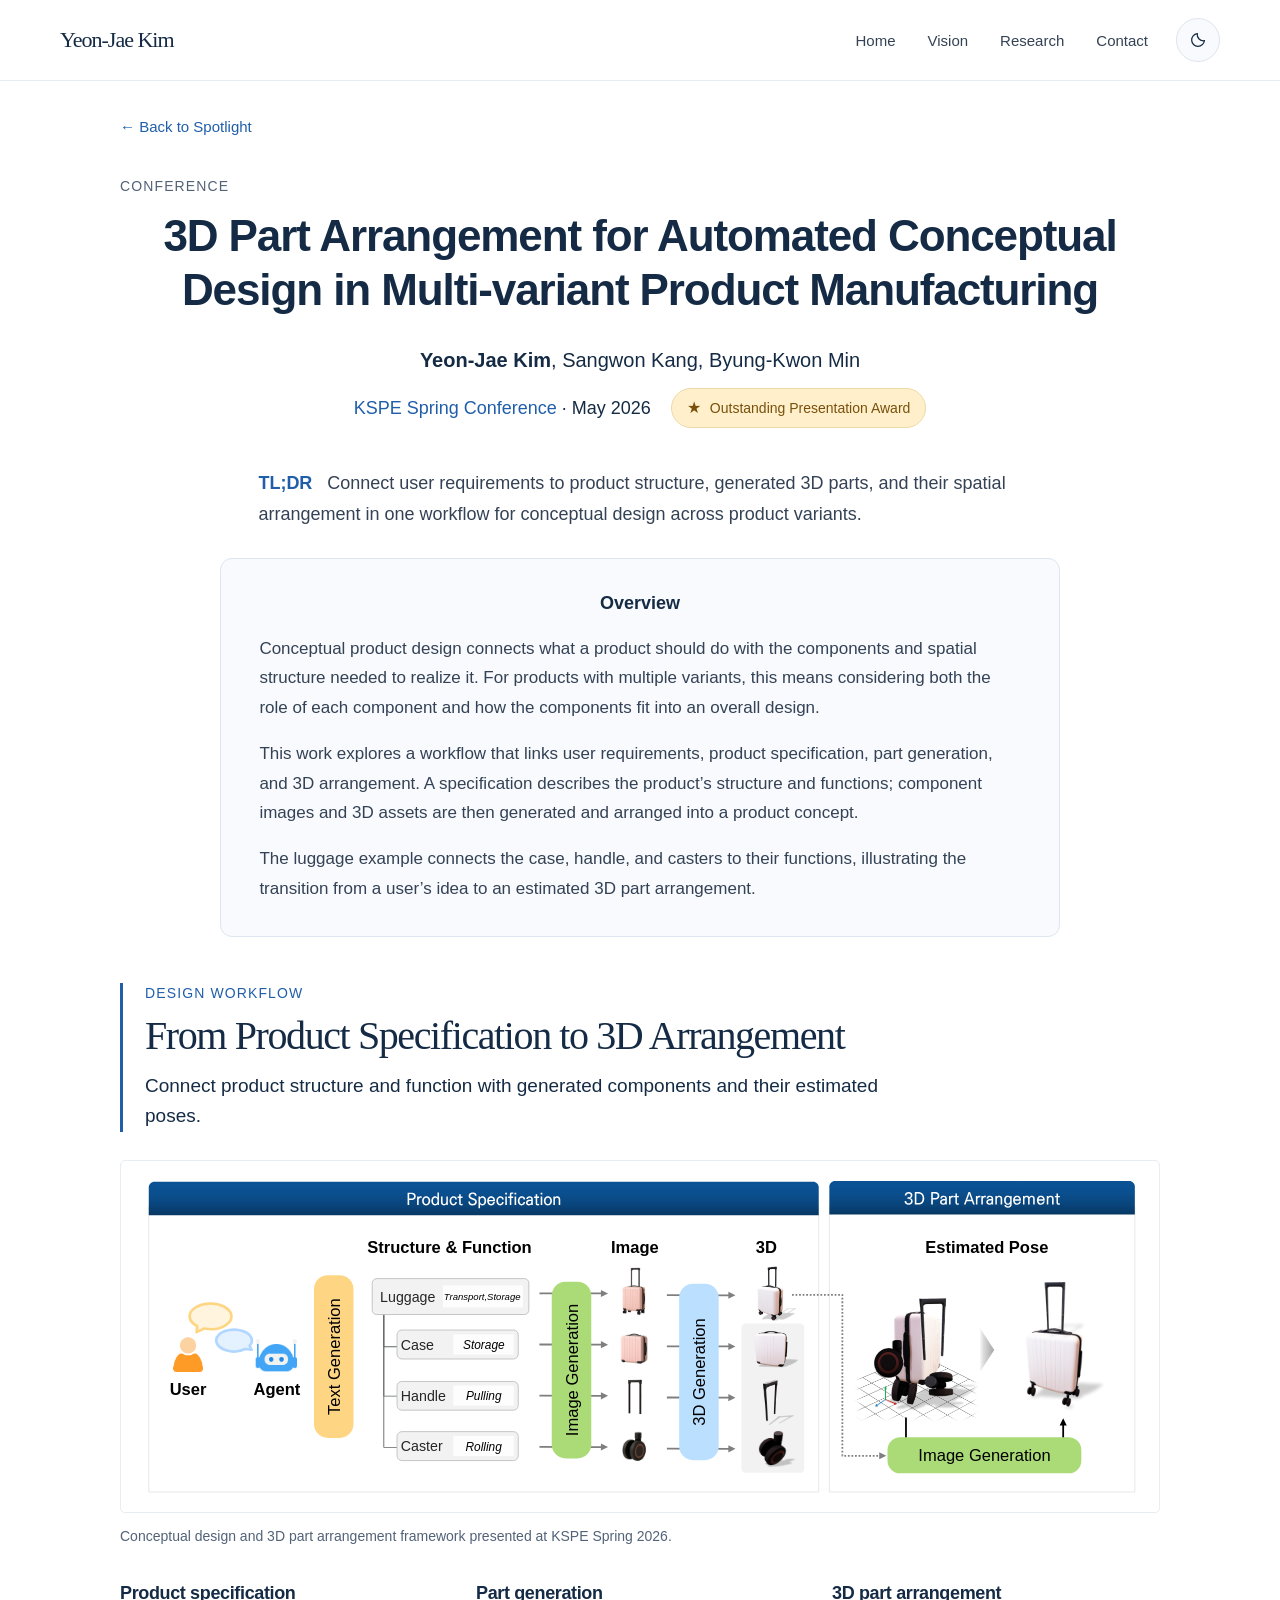
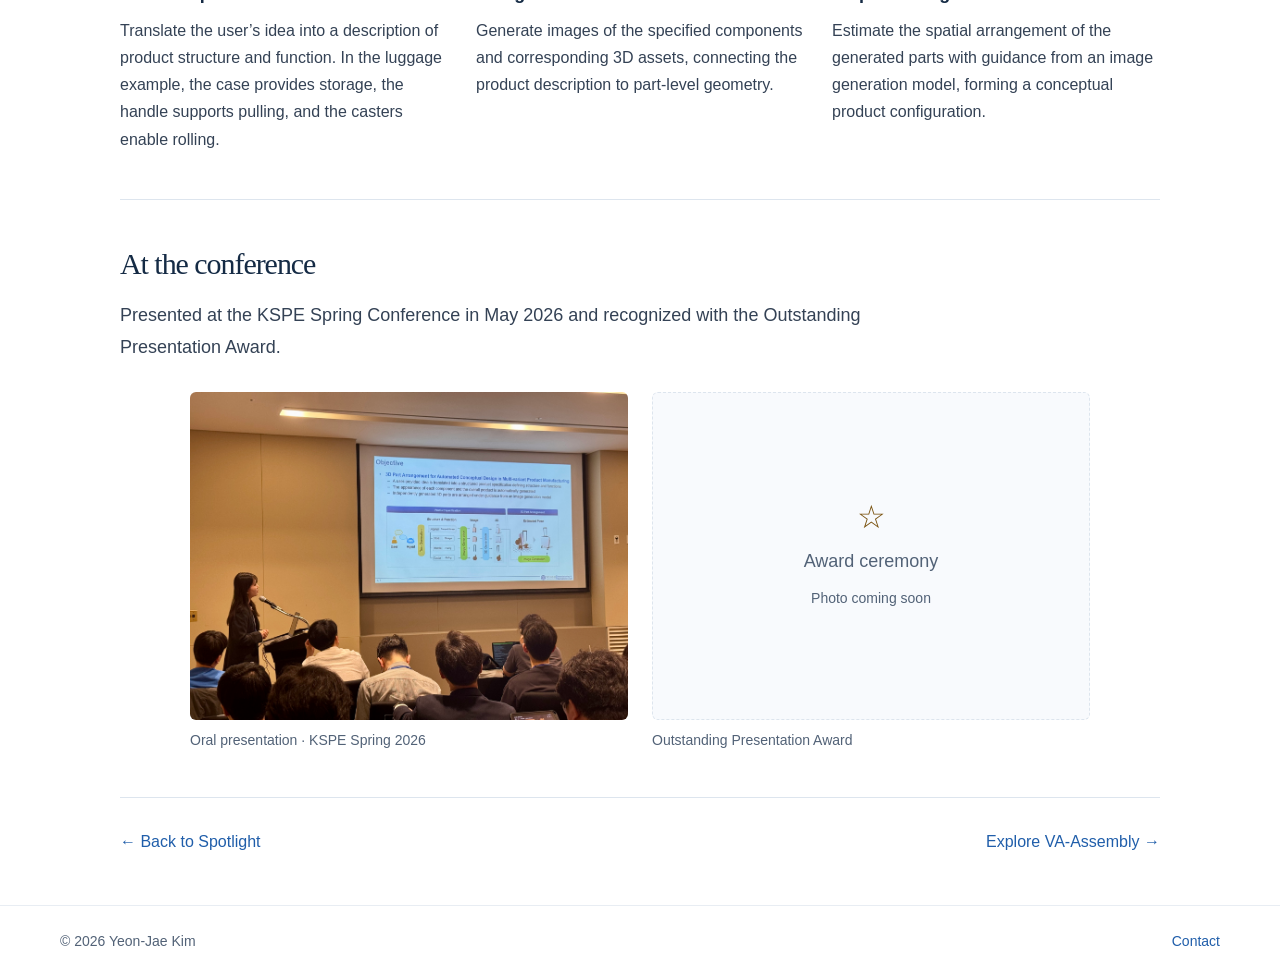
==== commit beea47be: "Add robotic assembly research roadmap and unify Vision navigation" ====
--- a/design-automation.html
+++ b/design-automation.html
@@ -18,7 +18,7 @@
 </head>
 <body class="design-page">
   <a class="skip-link" href="#main">Skip to content</a>
-  <header class="site-header"><div class="nav-shell"><a class="site-name" href="index.html#about">Yeon-Jae Kim</a><div class="nav-controls"><nav aria-label="Primary navigation"><a href="index.html#about">Home</a><a href="index.html#research">Ongoing</a><a href="index.html#publications">Research</a><a href="index.html#contact">Contact</a></nav><button class="theme-toggle" type="button" aria-label="Switch to dark mode" hidden>
+  <header class="site-header"><div class="nav-shell"><a class="site-name" href="index.html#about">Yeon-Jae Kim</a><div class="nav-controls"><nav aria-label="Primary navigation"><a href="index.html#about">Home</a><a href="index.html#research">Vision</a><a href="index.html#publications">Research</a><a href="index.html#contact">Contact</a></nav><button class="theme-toggle" type="button" aria-label="Switch to dark mode" hidden>
     <svg class="theme-moon" width="18" height="18" viewBox="0 0 24 24" fill="none" stroke="currentColor" stroke-width="1.7" aria-hidden="true"><path d="M20.5 13A8.5 8.5 0 0 1 11 3.5 8.5 8.5 0 1 0 20.5 13Z" /></svg>
     <svg class="theme-sun" width="18" height="18" viewBox="0 0 24 24" fill="none" stroke="currentColor" stroke-width="1.7" aria-hidden="true"><circle cx="12" cy="12" r="4" /><path d="M12 2v2m0 16v2M2 12h2m16 0h2M5 5l1.5 1.5m11 11L19 19M5 19l1.5-1.5m11-11L19 5" /></svg>
   </button></div></div></header>
--- a/style.css
+++ b/style.css
@@ -198,6 +198,25 @@
 .all-publications a { border-bottom: 1px solid var(--link-line); padding-bottom: 3px; }
 .current-project .research-description { max-width: 800px; font-size: 1.0625rem; line-height: 1.7; }
 .current-project .research-status { margin: 12px 0 0; color: var(--muted); font-size: 1.0625rem; line-height: 1.6; }
+.vision-intro { max-width: 850px; margin-bottom: 30px; padding-left: 20px; border-left: 3px solid var(--link-line); }
+.vision-intro h3 { margin-bottom: 10px; font-size: clamp(1.25rem, 2vw, 1.5rem); font-weight: 500; line-height: 1.4; letter-spacing: -.015em; }
+.vision-intro > p { font-size: 1.0625rem; line-height: 1.75; }
+.research-roadmap { display: grid; grid-template-columns: repeat(3, minmax(0, 1fr)); gap: 20px; list-style: none; margin: 0; padding: 0; }
+.roadmap-stage { min-width: 0; padding: 24px; border: 1px solid var(--line); border-radius: 8px; background: var(--bg); }
+.roadmap-current { background: var(--band); border-color: var(--button-border); box-shadow: inset 0 3px 0 var(--link); }
+.roadmap-label { display: flex; align-items: center; flex-wrap: wrap; gap: 12px; margin-bottom: 20px; }
+.roadmap-number { display: inline-flex; align-items: center; justify-content: center; width: 36px; height: 36px; border-radius: 50%; background: var(--band); border: 1px solid var(--line); color: var(--muted); font-size: .875rem; font-variant-numeric: tabular-nums; }
+.roadmap-current .roadmap-number { background: var(--pill-bg); border-color: var(--button-border); color: var(--pill-ink); }
+.roadmap-label .research-type { margin: 0; font-size: .875rem; letter-spacing: .04em; }
+.roadmap-current .research-type { color: var(--link); }
+.roadmap-stage h4 { margin: 0 0 14px; color: var(--ink); font-size: 1.25rem; font-weight: 600; line-height: 1.4; letter-spacing: -.02em; }
+.roadmap-stage > p { font-size: 1rem; line-height: 1.7; }
+.roadmap-stage .roadmap-status { margin-top: 18px; color: var(--muted); font-size: .9375rem; line-height: 1.6; }
+@media(max-width: 850px) {
+  .research-roadmap { grid-template-columns: minmax(0, 1fr); gap: 16px; }
+  .roadmap-stage { padding: 22px; }
+  .roadmap-label { margin-bottom: 14px; }
+}
 .contact-section { padding-block: 38px 47px; border-top: 1px solid var(--line); }
 .contact-section h2 { font-size: 1.875rem; }
 .contact-email { font-family: var(--serif); font-size: 1.625rem; letter-spacing: -.02em; overflow-wrap: anywhere; }
